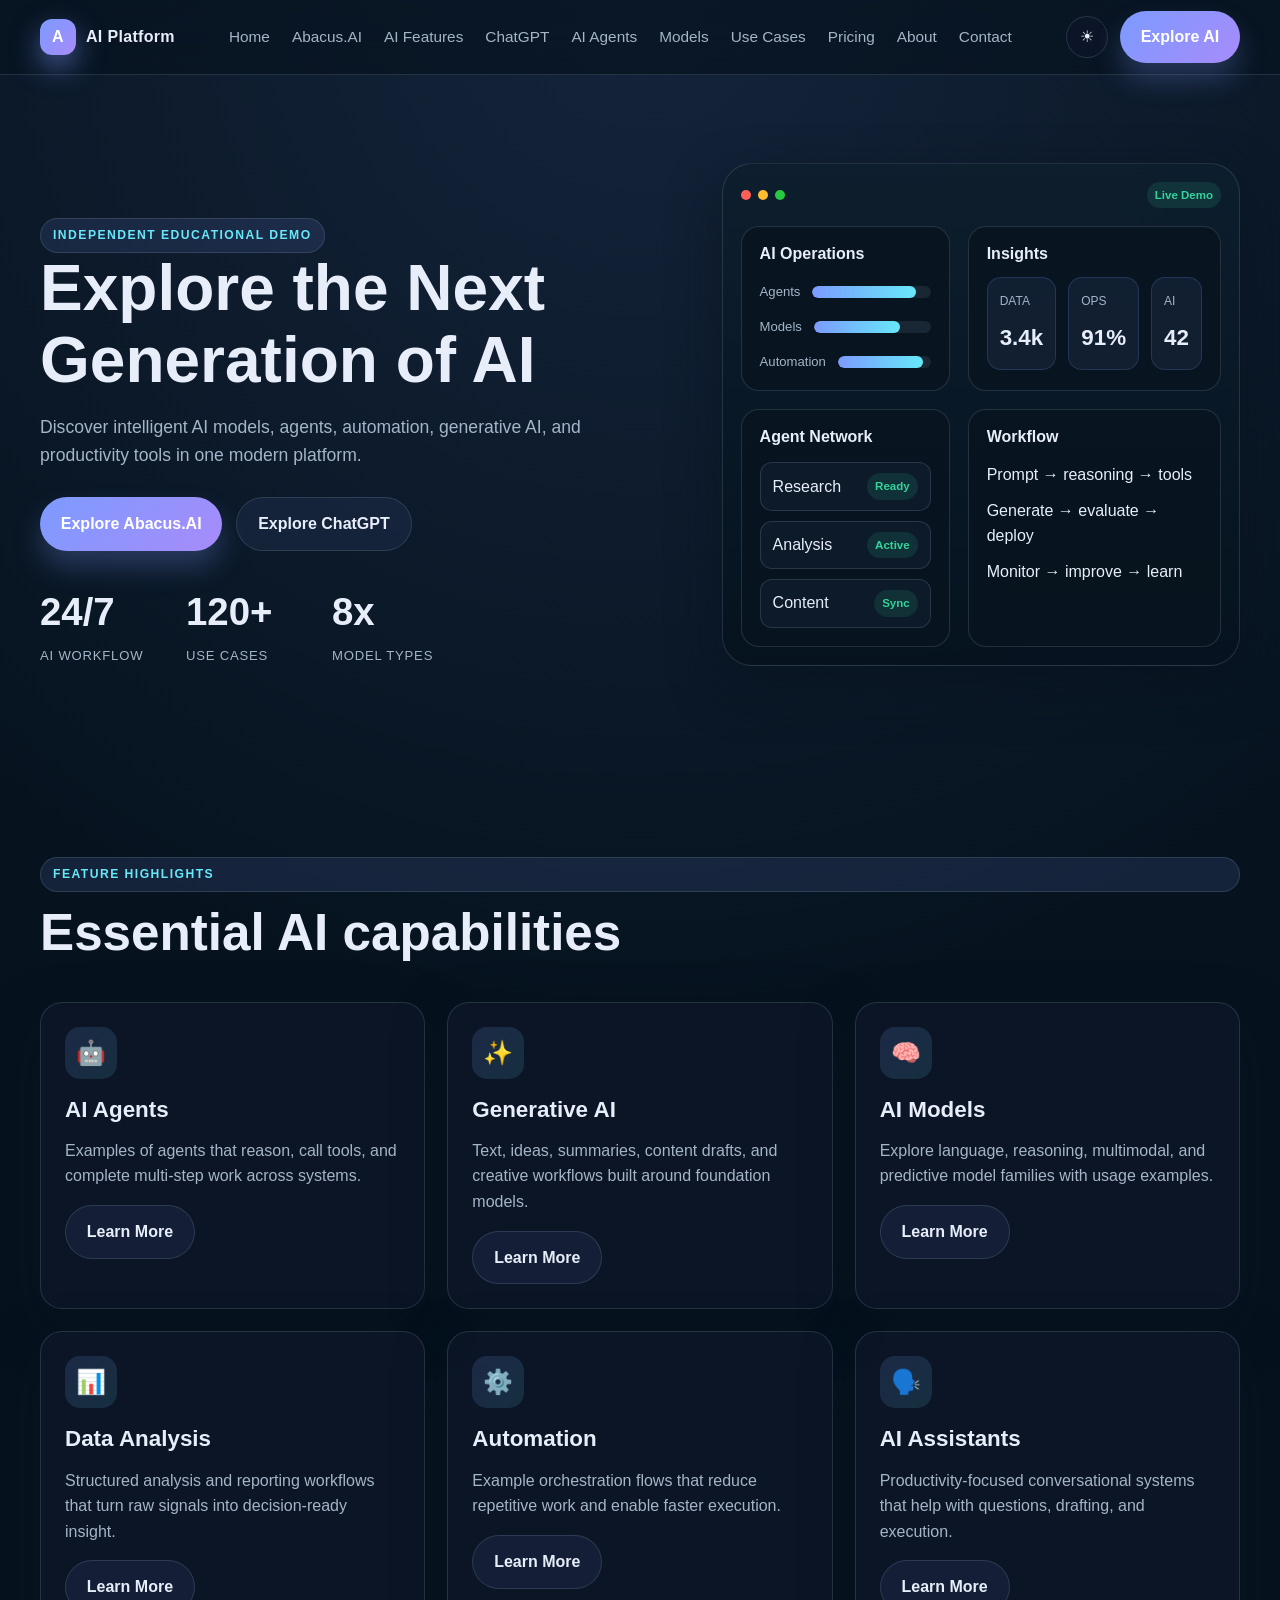
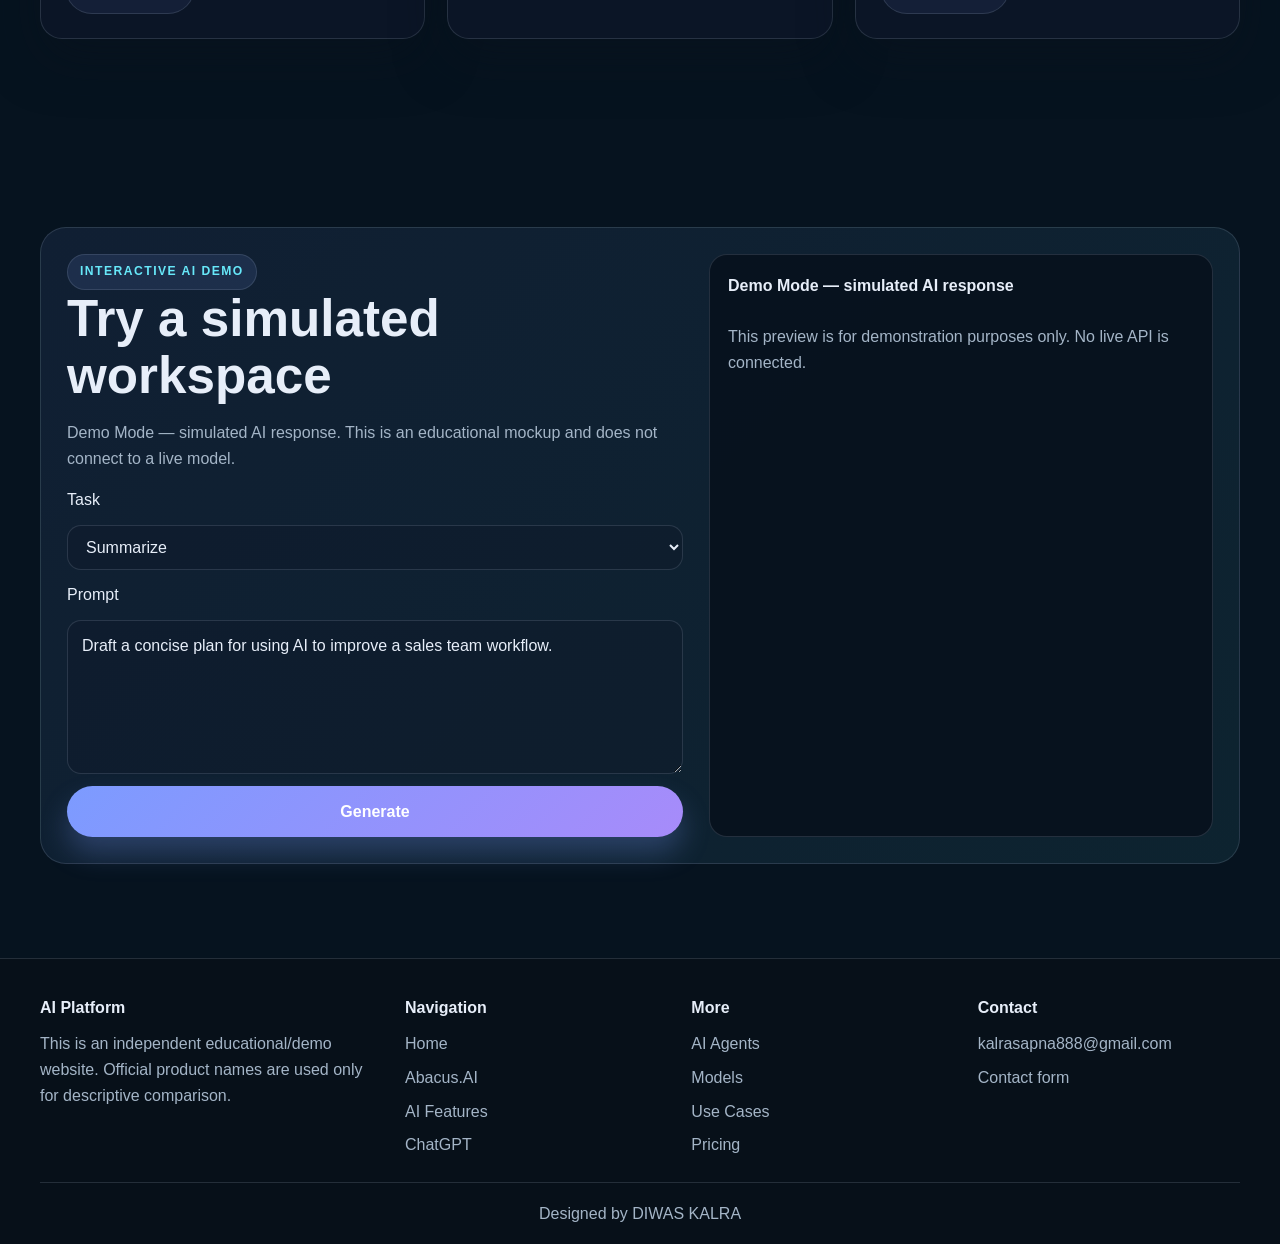
==== index.html @ 925380e6 "ai hmmm" ====
<!DOCTYPE html>
<html lang="en">
  <head>
    <meta charset="UTF-8" />
    <meta name="viewport" content="width=device-width, initial-scale=1.0" />
    <meta name="description" content="Independent educational demo website for Abacus.AI, ChatGPT/OpenAI, AI agents, models, and AI productivity workflows." />
    <title>AI Platform Showcase</title>
    <link rel="stylesheet" href="styles.css" />
  </head>
  <body>
    <header class="site-header">
      <div class="container topbar">
        <a href="index.html" class="brand" aria-label="Home">
          <span class="brand-mark"></span>
          <span>AI Platform</span>
        </a>
        <nav class="nav" aria-label="Main navigation">
          <a href="index.html">Home</a>
          <a href="abacus.html">Abacus.AI</a>
          <a href="features.html">AI Features</a>
          <a href="chatgpt.html">ChatGPT</a>
          <a href="agents.html">AI Agents</a>
          <a href="models.html">Models</a>
          <a href="use-cases.html">Use Cases</a>
          <a href="pricing.html">Pricing</a>
          <a href="about.html">About</a>
          <a href="contact.html">Contact</a>
        </nav>
        <div class="nav-actions">
          <button class="theme-toggle" data-theme-toggle aria-label="Toggle theme">☀</button>
          <a href="pricing.html" class="btn btn-primary">Explore AI</a>
          <button class="mobile-toggle" data-mobile-nav aria-label="Open menu">☰</button>
        </div>
      </div>
    </header>

    <main>
      <section class="hero">
        <div class="container hero-grid">
          <div class="hero-copy">
            <span class="small-label">Independent educational demo</span>
            <h1>Explore the Next Generation of AI</h1>
            <p>Discover intelligent AI models, agents, automation, generative AI, and productivity tools in one modern platform.</p>
            <div class="hero-actions">
              <a href="abacus.html" class="btn btn-primary">Explore Abacus.AI</a>
              <a href="chatgpt.html" class="btn btn-secondary">Explore ChatGPT</a>
            </div>
            <div class="hero-stats">
              <div class="stat">
                <strong data-count="24" data-suffix="/7">0</strong>
                <span>AI Workflow</span>
              </div>
              <div class="stat">
                <strong data-count="120" data-suffix="+">0</strong>
                <span>Use Cases</span>
              </div>
              <div class="stat">
                <strong data-count="8" data-suffix="x">0</strong>
                <span>Model Types</span>
              </div>
            </div>
          </div>
          <div class="dashboard" aria-label="AI dashboard illustration">
            <div class="dashboard-shell">
              <div class="panel-top">
                <div class="dot-row"><span class="dot"></span><span class="dot"></span><span class="dot"></span></div>
                <span class="pill">Live Demo</span>
              </div>
              <div class="dashboard-grid">
                <div class="widget">
                  <h4>AI Operations</h4>
                  <div class="bars">
                    <div class="bar-line"><span>Agents</span><div class="bar-track"><span class="bar-fill" style="width: 88%"></span></div></div>
                    <div class="bar-line"><span>Models</span><div class="bar-track"><span class="bar-fill" style="width: 74%"></span></div></div>
                    <div class="bar-line"><span>Automation</span><div class="bar-track"><span class="bar-fill" style="width: 92%"></span></div></div>
                  </div>
                </div>
                <div class="kpi">
                  <h4>Insights</h4>
                  <div class="kpi-grid">
                    <div class="kpi-box"><div class="label">Data</div><strong>3.4k</strong></div>
                    <div class="kpi-box"><div class="label">Ops</div><strong>91%</strong></div>
                    <div class="kpi-box"><div class="label">AI</div><strong>42</strong></div>
                  </div>
                </div>
                <div class="agent-list">
                  <h4>Agent Network</h4>
                  <ul>
                    <li class="agent-item"><span>Research</span><span class="pill">Ready</span></li>
                    <li class="agent-item"><span>Analysis</span><span class="pill">Active</span></li>
                    <li class="agent-item"><span>Content</span><span class="pill">Sync</span></li>
                  </ul>
                </div>
                <div class="timeline">
                  <h4>Workflow</h4>
                  <ul class="feature-list">
                    <li>Prompt → reasoning → tools</li>
                    <li>Generate → evaluate → deploy</li>
                    <li>Monitor → improve → learn</li>
                  </ul>
                </div>
              </div>
            </div>
          </div>
        </div>
      </section>

      <section id="features" class="section">
        <div class="container">
          <div style="display:grid; gap:12px; margin-bottom:24px;">
            <span class="small-label">Feature Highlights</span>
            <h2>Essential AI capabilities</h2>
          </div>
          <div class="feature-grid">
            <article class="feature-card">
              <div class="feature-icon">🤖</div>
              <h3>AI Agents</h3>
              <p>Examples of agents that reason, call tools, and complete multi-step work across systems.</p>
              <a href="agents.html" class="btn btn-secondary">Learn More</a>
            </article>
            <article class="feature-card">
              <div class="feature-icon">✨</div>
              <h3>Generative AI</h3>
              <p>Text, ideas, summaries, content drafts, and creative workflows built around foundation models.</p>
              <a href="features.html" class="btn btn-secondary">Learn More</a>
            </article>
            <article class="feature-card">
              <div class="feature-icon">🧠</div>
              <h3>AI Models</h3>
              <p>Explore language, reasoning, multimodal, and predictive model families with usage examples.</p>
              <a href="models.html" class="btn btn-secondary">Learn More</a>
            </article>
            <article class="feature-card">
              <div class="feature-icon">📊</div>
              <h3>Data Analysis</h3>
              <p>Structured analysis and reporting workflows that turn raw signals into decision-ready insight.</p>
              <a href="features.html" class="btn btn-secondary">Learn More</a>
            </article>
            <article class="feature-card">
              <div class="feature-icon">⚙️</div>
              <h3>Automation</h3>
              <p>Example orchestration flows that reduce repetitive work and enable faster execution.</p>
              <a href="use-cases.html" class="btn btn-secondary">Learn More</a>
            </article>
            <article class="feature-card">
              <div class="feature-icon">🗣️</div>
              <h3>AI Assistants</h3>
              <p>Productivity-focused conversational systems that help with questions, drafting, and execution.</p>
              <a href="chatgpt.html" class="btn btn-secondary">Learn More</a>
            </article>
          </div>
        </div>
      </section>

      <section class="section">
        <div class="container">
          <div class="demo-box">
            <div class="demo-layout">
              <div>
                <span class="small-label">Interactive AI Demo</span>
                <h2>Try a simulated workspace</h2>
                <p>Demo Mode — simulated AI response. This is an educational mockup and does not connect to a live model.</p>
                <div class="demo-controls">
                  <label for="demo-task">Task</label>
                  <select id="demo-task" data-demo-task>
                    <option value="summarize">Summarize</option>
                    <option value="explain">Explain</option>
                    <option value="ideas">Generate ideas</option>
                    <option value="analyze">Analyze data</option>
                    <option value="code">Write code</option>
                    <option value="content">Create content</option>
                    <option value="answer">Answer questions</option>
                  </select>
                  <label for="demo-prompt">Prompt</label>
                  <textarea id="demo-prompt" rows="5" data-demo-prompt>Draft a concise plan for using AI to improve a sales team workflow.</textarea>
                  <button class="btn btn-primary" data-generate-demo>Generate</button>
                </div>
              </div>
              <div class="demo-output" data-demo-output>
                <strong>Demo Mode — simulated AI response</strong><br /><br />
                This preview is for demonstration purposes only. No live API is connected.
              </div>
            </div>
          </div>
        </div>
      </section>
    </main>

    <footer class="footer">
      <div class="container">
        <div class="footer-inner">
          <div>
            <h4>AI Platform</h4>
            <p>This is an independent educational/demo website. Official product names are used only for descriptive comparison.</p>
          </div>
          <div>
            <h4>Navigation</h4>
            <ul>
              <li><a href="index.html">Home</a></li>
              <li><a href="abacus.html">Abacus.AI</a></li>
              <li><a href="features.html">AI Features</a></li>
              <li><a href="chatgpt.html">ChatGPT</a></li>
            </ul>
          </div>
          <div>
            <h4>More</h4>
            <ul>
              <li><a href="agents.html">AI Agents</a></li>
              <li><a href="models.html">Models</a></li>
              <li><a href="use-cases.html">Use Cases</a></li>
              <li><a href="pricing.html">Pricing</a></li>
            </ul>
          </div>
          <div>
            <h4>Contact</h4>
            <ul>
              <li><a href="mailto:kalrasapna888@gmail.com">kalrasapna888@gmail.com</a></li>
              <li><a href="contact.html">Contact form</a></li>
            </ul>
          </div>
        </div>
        <div class="footer-bottom">Designed by DIWAS KALRA</div>
      </div>
    </footer>

    <script src="script.js"></script>
  </body>
</html>
---- styles.css ----
:root {
  --bg: #06131f;
  --bg-soft: #0d1e2d;
  --panel: rgba(15, 23, 42, 0.7);
  --panel-strong: #101b2b;
  --panel-2: #112338;
  --text: #e7eef9;
  --text-soft: #a4b5c7;
  --line: rgba(148, 163, 184, 0.2);
  --primary: #7c9bff;
  --primary-2: #67e8f9;
  --accent: #a78bfa;
  --success: #34d399;
  --warning: #fbbf24;
  --shadow: 0 20px 50px rgba(10, 19, 30, 0.55);
}

:root.light {
  --bg: #f4f7fb;
  --bg-soft: #edf4ff;
  --panel: rgba(255, 255, 255, 0.8);
  --panel-strong: #ffffff;
  --panel-2: #eef4ff;
  --text: #112033;
  --text-soft: #53657d;
  --line: rgba(82, 99, 128, 0.15);
  --primary: #3f6ef7;
  --primary-2: #17b7d9;
  --accent: #7b61ff;
  --success: #1bb97a;
  --warning: #d99000;
  --shadow: 0 18px 40px rgba(69, 82, 122, 0.14);
}

* { box-sizing: border-box; }
html { scroll-behavior: smooth; }
body {
  margin: 0;
  font-family: Inter, "Segoe UI", sans-serif;
  background: radial-gradient(circle at top, rgba(124,155,255,0.12), transparent 35%), var(--bg);
  color: var(--text);
  line-height: 1.6;
  transition: background-color 0.3s ease, color 0.3s ease;
}

a { color: inherit; text-decoration: none; }
img { max-width: 100%; display: block; }
button, input, select, textarea { font: inherit; }

.container {
  width: min(1200px, calc(100% - 32px));
  margin: 0 auto;
}

.section {
  padding: 94px 0;
}

.small-label {
  display: inline-flex;
  align-items: center;
  gap: 8px;
  padding: 7px 12px;
  background: rgba(124, 155, 255, 0.12);
  border: 1px solid var(--line);
  border-radius: 999px;
  color: var(--primary-2);
  font-size: 0.76rem;
  letter-spacing: 0.12em;
  text-transform: uppercase;
  font-weight: 700;
}

h1, h2, h3, h4 { margin: 0 0 16px; line-height: 1.12; }
h1 { font-size: clamp(2.6rem, 5vw, 5rem); }
h2 { font-size: clamp(2.1rem, 4vw, 3.2rem); }
h3 { font-size: 1.4rem; }
p { margin: 0 0 16px; color: var(--text-soft); }

.site-header {
  position: sticky;
  top: 0;
  z-index: 100;
  backdrop-filter: blur(18px);
  background: rgba(6, 19, 31, 0.67);
  border-bottom: 1px solid var(--line);
}
:root.light .site-header {
  background: rgba(244,247,251,0.8);
}

.topbar {
  display: flex;
  align-items: center;
  justify-content: space-between;
  min-height: 74px;
  gap: 18px;
}

.brand {
  display: inline-flex;
  align-items: center;
  gap: 10px;
  font-weight: 800;
  letter-spacing: 0.02em;
}
.brand-mark {
  width: 36px;
  height: 36px;
  border-radius: 12px;
  background: linear-gradient(135deg, var(--primary), var(--accent));
  display: grid;
  place-items: center;
  box-shadow: 0 12px 28px rgba(124, 155, 255, 0.5);
}
.brand-mark::before {
  content: "A";
  font-weight: 900;
  color: white;
}

.nav {
  display: flex;
  align-items: center;
  gap: 22px;
}
.nav a {
  color: var(--text-soft);
  font-size: 0.96rem;
  transition: color 0.2s ease;
}
.nav a:hover { color: var(--text); }
.nav-actions {
  display: flex;
  align-items: center;
  gap: 12px;
}

.btn {
  border: 1px solid var(--line);
  background: transparent;
  color: var(--text);
  border-radius: 999px;
  padding: 0.82rem 1.3rem;
  display: inline-flex;
  align-items: center;
  justify-content: center;
  gap: 8px;
  font-weight: 700;
  cursor: pointer;
  transition: transform 0.2s ease, border-color 0.2s ease, box-shadow 0.2s ease;
}
.btn:hover {
  transform: translateY(-1px);
  border-color: rgba(124, 155, 255, 0.45);
  box-shadow: 0 12px 26px rgba(124, 155, 255, 0.16);
}
.btn-primary {
  background: linear-gradient(135deg, var(--primary), var(--accent));
  border: none;
  color: white;
  box-shadow: 0 16px 28px rgba(124, 155, 255, 0.26);
}
.btn-secondary {
  background: rgba(124, 155, 255, 0.08);
}

.theme-toggle {
  width: 42px;
  height: 42px;
  border-radius: 50%;
  border: 1px solid var(--line);
  background: var(--panel);
  color: var(--text);
  cursor: pointer;
}

.mobile-toggle {
  display: none;
  border: 1px solid var(--line);
  background: rgba(255,255,255,0.02);
  border-radius: 10px;
  padding: 8px 10px;
  color: var(--text);
}

.hero {
  padding: 88px 0 40px;
}
.hero-grid {
  display: grid;
  grid-template-columns: 1.1fr 0.9fr;
  gap: 48px;
  align-items: center;
}
.hero-copy p {
  font-size: 1.1rem;
  max-width: 600px;
}
.hero-actions {
  display: flex;
  flex-wrap: wrap;
  gap: 14px;
  margin: 28px 0 30px;
}
.hero-stats {
  display: flex;
  flex-wrap: wrap;
  gap: 26px;
}
.stat {
  min-width: 120px;
}
.stat strong {
  font-size: clamp(1.6rem, 3vw, 2.6rem);
  display: block;
}
.stat span {
  color: var(--text-soft);
  font-size: 0.82rem;
  letter-spacing: 0.06em;
  text-transform: uppercase;
}

.dashboard {
  position: relative;
  min-height: 560px;
}
.dashboard-shell {
  position: relative;
  border: 1px solid var(--line);
  border-radius: 30px;
  padding: 18px;
  background: linear-gradient(180deg, rgba(13,30,45,0.92), rgba(6,19,31,0.96));
  box-shadow: var(--shadow);
}
:root.light .dashboard-shell {
  background: linear-gradient(180deg, rgba(255,255,255,0.82), rgba(238,244,255,0.92));
}
.panel-top {
  display: flex;
  align-items: center;
  justify-content: space-between;
  margin-bottom: 18px;
}
.dot-row {
  display: flex;
  gap: 7px;
}
.dot {
  width: 10px;
  height: 10px;
  border-radius: 50%;
  background: rgba(255,255,255,0.25);
}
.dot:nth-child(1) { background: #ff5f57; }
.dot:nth-child(2) { background: #febc2e; }
.dot:nth-child(3) { background: #28c840; }

.dashboard-grid {
  display: grid;
  grid-template-columns: 1.1fr 0.9fr;
  gap: 18px;
}
.widget,
.kpi,
.agent-list,
.timeline {
  border: 1px solid var(--line);
  background: rgba(9,20,31,0.76);
  border-radius: 18px;
  padding: 18px;
}
:root.light .widget,
:root.light .kpi,
:root.light .agent-list,
:root.light .timeline {
  background: rgba(255,255,255,0.62);
}
.widget h4,
.kpi h4 { margin-bottom: 14px; }
.widget .bars {
  display: grid;
  gap: 14px;
  margin-top: 18px;
}
.bar-line {
  display: flex;
  align-items: center;
  gap: 12px;
  color: var(--text-soft);
  font-size: 0.82rem;
}
.bar-track {
  position: relative;
  flex: 1;
  height: 12px;
  border-radius: 999px;
  background: rgba(148,163,184,0.12);
  overflow: hidden;
}
.bar-fill {
  position: absolute;
  inset: 0 auto 0 0;
  border-radius: inherit;
  background: linear-gradient(90deg, var(--primary), var(--primary-2));
}

.kpi-grid {
  display: grid;
  grid-template-columns: repeat(3, 1fr);
  gap: 12px;
}
.kpi-box {
  padding: 14px 12px;
  border-radius: 14px;
  background: rgba(124, 155, 255, 0.08);
  border: 1px solid rgba(124,155,255,0.18);
}
.kpi-box .label { font-size: 0.75rem; text-transform: uppercase; color: var(--text-soft); }
.kpi-box strong { display: block; font-size: 1.4rem; margin-top: 8px; }

.agent-list ul, .feature-list {
  list-style: none;
  margin: 0;
  padding: 0;
  display: grid;
  gap: 10px;
}
.agent-item {
  display: flex;
  align-items: center;
  justify-content: space-between;
  gap: 10px;
  padding: 10px 12px;
  border-radius: 12px;
  background: rgba(124,155,255,0.05);
  border: 1px solid var(--line);
}
.pill {
  display: inline-block;
  padding: 4px 8px;
  border-radius: 999px;
  background: rgba(52,211,153,0.12);
  color: var(--success);
  font-size: 0.72rem;
  font-weight: 700;
}

.page-hero {
  padding: 78px 0 28px;
}
.page-hero .container {
  display: grid;
  gap: 14px;
}
.page-hero .breadcrumbs {
  color: var(--text-soft);
  font-size: 0.84rem;
}

.content-grid {
  display: grid;
  grid-template-columns: repeat(2, minmax(0,1fr));
  gap: 26px;
}
.card {
  background: var(--panel);
  border: 1px solid var(--line);
  border-radius: 24px;
  padding: 22px;
  box-shadow: var(--shadow);
}

.feature-grid, .agent-grid, .model-grid, .use-case-grid, .pricing-grid {
  display: grid;
  gap: 22px;
}
.feature-grid { grid-template-columns: repeat(3, minmax(0,1fr)); }
.agent-grid { grid-template-columns: repeat(3, minmax(0,1fr)); }
.model-grid { grid-template-columns: repeat(4, minmax(0,1fr)); }
.use-case-grid { grid-template-columns: repeat(2, minmax(0,1fr)); }
.pricing-grid { grid-template-columns: repeat(4, minmax(0,1fr)); }

.feature-card, .agent-card, .model-card, .use-case-card, .pricing-card, .comparison-table {
  background: var(--panel);
  border: 1px solid var(--line);
  border-radius: 22px;
  padding: 24px;
  box-shadow: var(--shadow);
}
.feature-card:hover, .agent-card:hover, .model-card:hover, .pricing-card:hover {
  transform: translateY(-4px);
  transition: all 0.25s ease;
  border-color: rgba(124,152,255,0.35);
}
.feature-icon {
  width: 52px;
  height: 52px;
  border-radius: 15px;
  display: grid;
  place-items: center;
  background: linear-gradient(135deg, rgba(124,155,255,0.15), rgba(103,232,249,0.12));
  margin-bottom: 18px;
  font-size: 1.5rem;
}
.chip-row {
  display: flex;
  flex-wrap: wrap;
  gap: 8px;
  margin: 14px 0;
}
.chip {
  padding: 6px 10px;
  border-radius: 999px;
  border: 1px solid var(--line);
  color: var(--text-soft);
  font-size: 0.72rem;
}

.comparison-table-wrap {
  overflow-x: auto;
}
table {
  width: 100%;
  border-collapse: collapse;
  min-width: 780px;
}
th, td {
  text-align: left;
  padding: 18px 16px;
  border-bottom: 1px solid var(--line);
  vertical-align: top;
}
th {
  color: var(--text);
  background: rgba(124,155,255,0.06);
}

.filter-controls {
  display: flex;
  flex-wrap: wrap;
  gap: 10px;
  margin: 24px 0 32px;
}
.filter-btn {
  border: 1px solid var(--line);
  background: rgba(124,155,255,0.04);
  color: var(--text-soft);
  border-radius: 999px;
  padding: 8px 12px;
  cursor: pointer;
}
.filter-btn.active {
  background: linear-gradient(135deg, var(--primary), var(--accent));
  color: white;
  border: none;
}

.search-box {
  display: flex;
  align-items: center;
  gap: 8px;
  padding: 12px 14px;
  border-radius: 14px;
  background: var(--panel);
  border: 1px solid var(--line);
  margin-bottom: 24px;
}
.search-box input {
  background: transparent;
  border: none;
  color: var(--text);
  width: 100%;
  outline: none;
}

.demo-box {
  background: linear-gradient(135deg, rgba(124,155,255,0.09), rgba(103,232,249,0.08));
  border: 1px solid var(--line);
  border-radius: 26px;
  padding: 26px;
}
.demo-layout {
  display: grid;
  grid-template-columns: 1.1fr 0.9fr;
  gap: 26px;
}
.demo-controls {
  display: grid;
  gap: 12px;
}
textarea, select, input[type="text"], input[type="email"], input[type="subject"], textarea {
  width: 100%;
  background: rgba(15,23,42,0.35);
  border: 1px solid var(--line);
  border-radius: 14px;
  padding: 12px 14px;
  color: var(--text);
}
:root.light textarea,
:root.light select,
:root.light input[type="text"],
:root.light input[type="email"],
:root.light input[type="subject"] {
  background: rgba(255,255,255,0.5);
}
.demo-output {
  min-height: 260px;
  border-radius: 18px;
  background: rgba(7,17,29,0.9);
  border: 1px solid var(--line);
  padding: 18px;
  color: var(--text-soft);
  overflow: auto;
}
.demo-output strong { color: var(--text); }

.contact-form {
  display: grid;
  gap: 16px;
}
.form-row {
  display: grid;
  grid-template-columns: repeat(2, minmax(0,1fr));
  gap: 16px;
}
.form-note {
  color: var(--text-soft);
  font-size: 0.9rem;
}
.form-status {
  color: var(--success);
  font-weight: 700;
  min-height: 20px;
}

.pricing-card.featured {
  border-color: rgba(124,155,255,0.42);
  background: linear-gradient(180deg, rgba(124,155,255,0.08), transparent);
}
.price {
  font-size: 2.2rem;
  font-weight: 800;
  margin: 18px 0;
}
.price small { font-size: 0.9rem; color: var(--text-soft); }
.pricing-list {
  list-style: none;
  margin: 20px 0;
  padding: 0;
  display: grid;
  gap: 8px;
  color: var(--text-soft);
}

.footer {
  border-top: 1px solid var(--line);
  padding: 40px 0 18px;
  background: rgba(8,15,24,0.7);
}
:root.light .footer {
  background: rgba(255,255,255,0.5);
}
.footer-inner {
  display: grid;
  grid-template-columns: 1.3fr 1fr 1fr 1fr;
  gap: 24px;
  margin-bottom: 24px;
}
.footer h4 { font-size: 1rem; margin-bottom: 14px; }
.footer ul { list-style: none; padding: 0; margin: 0; display: grid; gap: 8px; color: var(--text-soft); }
.footer-bottom {
  border-top: 1px solid var(--line);
  padding-top: 18px;
  text-align: center;
  color: var(--text-soft);
}

.hidden { display: none !important; }

@media (max-width: 980px) {
  .nav { display: none; }
  .mobile-toggle { display: inline-flex; }
  .nav.open {
    display: flex;
    position: absolute;
    top: 74px;
    left: 20px;
    right: 20px;
    flex-direction: column;
    align-items: flex-start;
    background: rgba(9,17,28,0.9);
    border: 1px solid var(--line);
    border-radius: 18px;
    padding: 20px;
  }
  .hero-grid, .demo-layout, .content-grid, .footer-inner {
    grid-template-columns: 1fr;
  }
  .feature-grid, .agent-grid, .model-grid, .pricing-grid, .use-case-grid { grid-template-columns: 1fr 1fr; }
}

@media (max-width: 640px) {
  .feature-grid, .agent-grid, .model-grid, .pricing-grid, .use-case-grid, .form-row { grid-template-columns: 1fr; }
  .hero { padding-top: 64px; }
  .hero-stats { gap: 18px; }
  .topbar { min-height: 64px; }
  .btn { width: 100%; }
  .hero-actions { display: grid; }
}
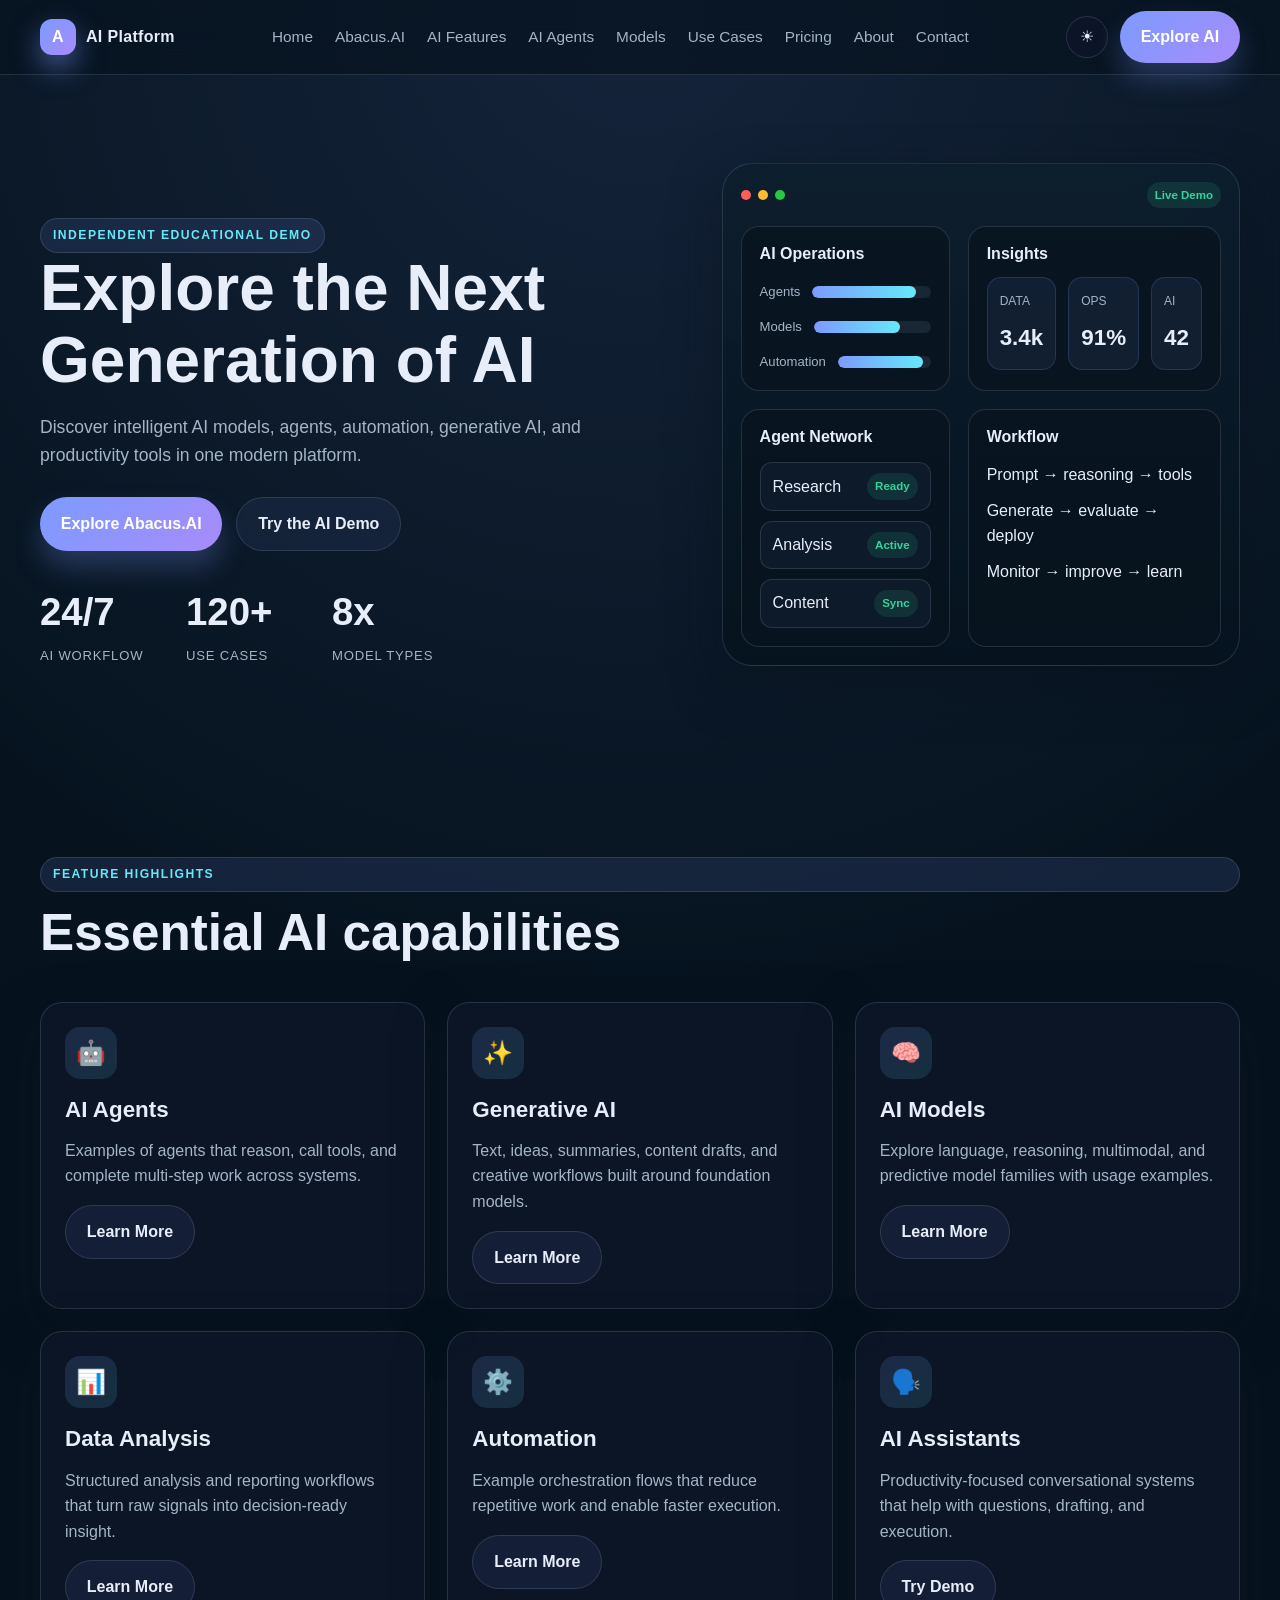
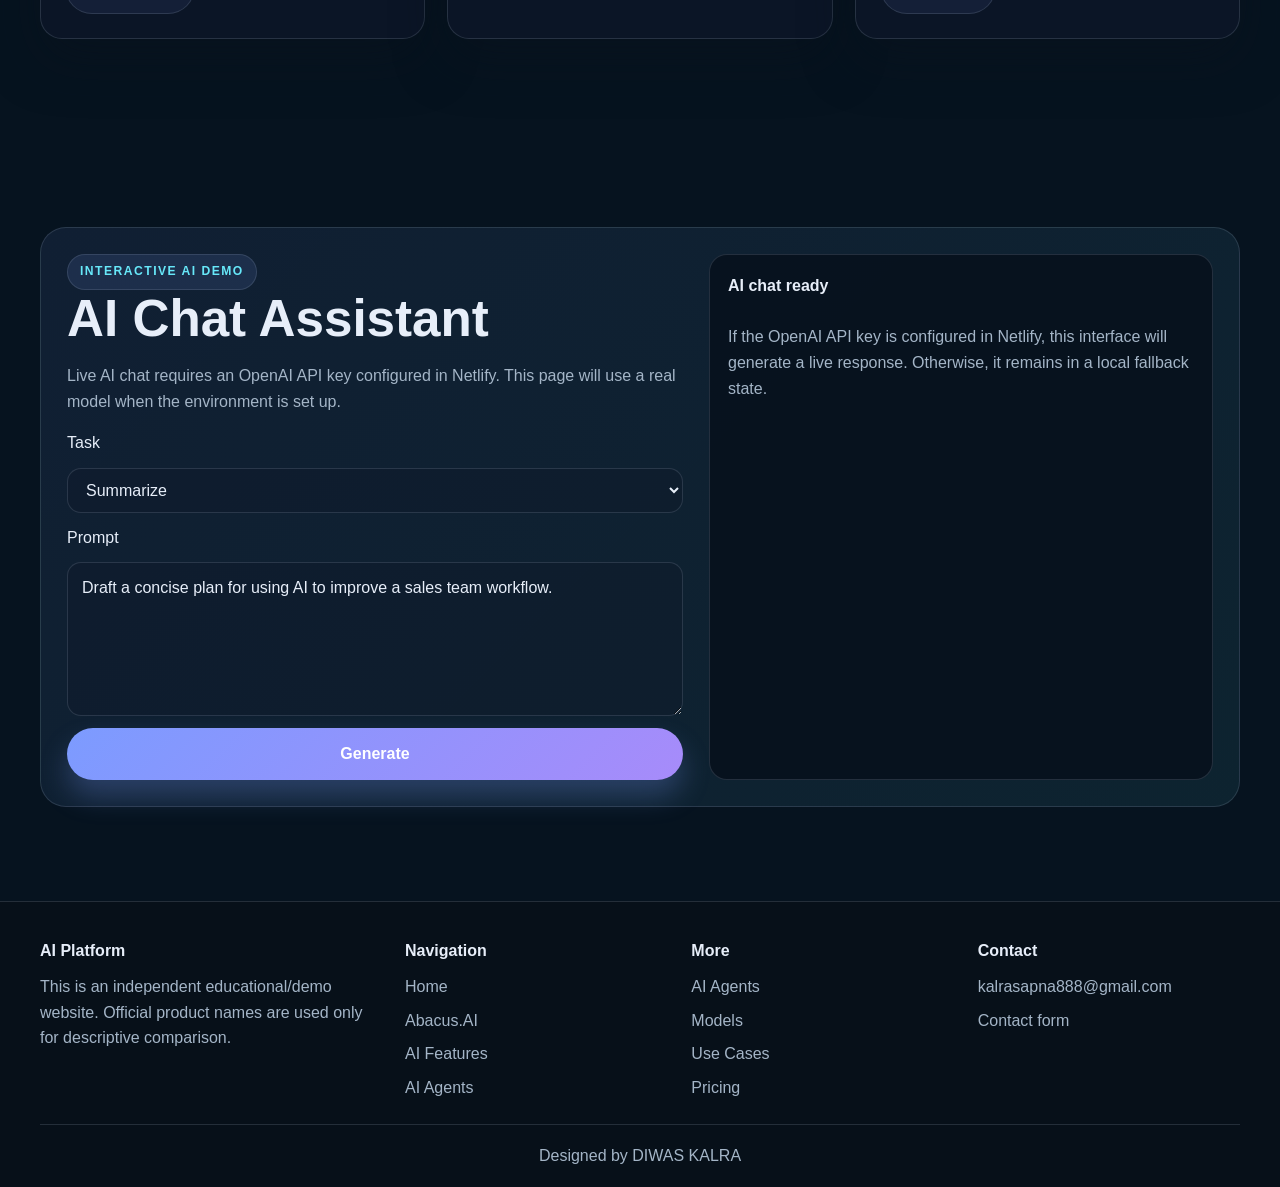
==== commit 491dc241: "ai hmmmmmm" ====
--- a/index.html
+++ b/index.html
@@ -3,7 +3,7 @@
   <head>
     <meta charset="UTF-8" />
     <meta name="viewport" content="width=device-width, initial-scale=1.0" />
-    <meta name="description" content="Independent educational demo website for Abacus.AI, ChatGPT/OpenAI, AI agents, models, and AI productivity workflows." />
+    <meta name="description" content="Independent educational demo website for Abacus.AI, AI agents, models, and AI productivity workflows." />
     <title>AI Platform Showcase</title>
     <link rel="stylesheet" href="styles.css" />
   </head>
@@ -18,7 +18,6 @@
           <a href="index.html">Home</a>
           <a href="abacus.html">Abacus.AI</a>
           <a href="features.html">AI Features</a>
-          <a href="chatgpt.html">ChatGPT</a>
           <a href="agents.html">AI Agents</a>
           <a href="models.html">Models</a>
           <a href="use-cases.html">Use Cases</a>
@@ -43,7 +42,7 @@
             <p>Discover intelligent AI models, agents, automation, generative AI, and productivity tools in one modern platform.</p>
             <div class="hero-actions">
               <a href="abacus.html" class="btn btn-primary">Explore Abacus.AI</a>
-              <a href="chatgpt.html" class="btn btn-secondary">Explore ChatGPT</a>
+              <a href="#ai-chat-demo" class="btn btn-secondary">Try the AI Demo</a>
             </div>
             <div class="hero-stats">
               <div class="stat">
@@ -146,20 +145,20 @@
               <div class="feature-icon">🗣️</div>
               <h3>AI Assistants</h3>
               <p>Productivity-focused conversational systems that help with questions, drafting, and execution.</p>
-              <a href="chatgpt.html" class="btn btn-secondary">Learn More</a>
+              <a href="#ai-chat-demo" class="btn btn-secondary">Try Demo</a>
             </article>
           </div>
         </div>
       </section>
 
-      <section class="section">
+      <section id="ai-chat-demo" class="section">
         <div class="container">
           <div class="demo-box">
             <div class="demo-layout">
               <div>
                 <span class="small-label">Interactive AI Demo</span>
-                <h2>Try a simulated workspace</h2>
-                <p>Demo Mode — simulated AI response. This is an educational mockup and does not connect to a live model.</p>
+                <h2>AI Chat Assistant</h2>
+                <p>Live AI chat requires an OpenAI API key configured in Netlify. This page will use a real model when the environment is set up.</p>
                 <div class="demo-controls">
                   <label for="demo-task">Task</label>
                   <select id="demo-task" data-demo-task>
@@ -177,8 +176,8 @@
                 </div>
               </div>
               <div class="demo-output" data-demo-output>
-                <strong>Demo Mode — simulated AI response</strong><br /><br />
-                This preview is for demonstration purposes only. No live API is connected.
+                <strong>AI chat ready</strong><br /><br />
+                If the OpenAI API key is configured in Netlify, this interface will generate a live response. Otherwise, it remains in a local fallback state.
               </div>
             </div>
           </div>
@@ -199,7 +198,7 @@
               <li><a href="index.html">Home</a></li>
               <li><a href="abacus.html">Abacus.AI</a></li>
               <li><a href="features.html">AI Features</a></li>
-              <li><a href="chatgpt.html">ChatGPT</a></li>
+              <li><a href="agents.html">AI Agents</a></li>
             </ul>
           </div>
           <div>
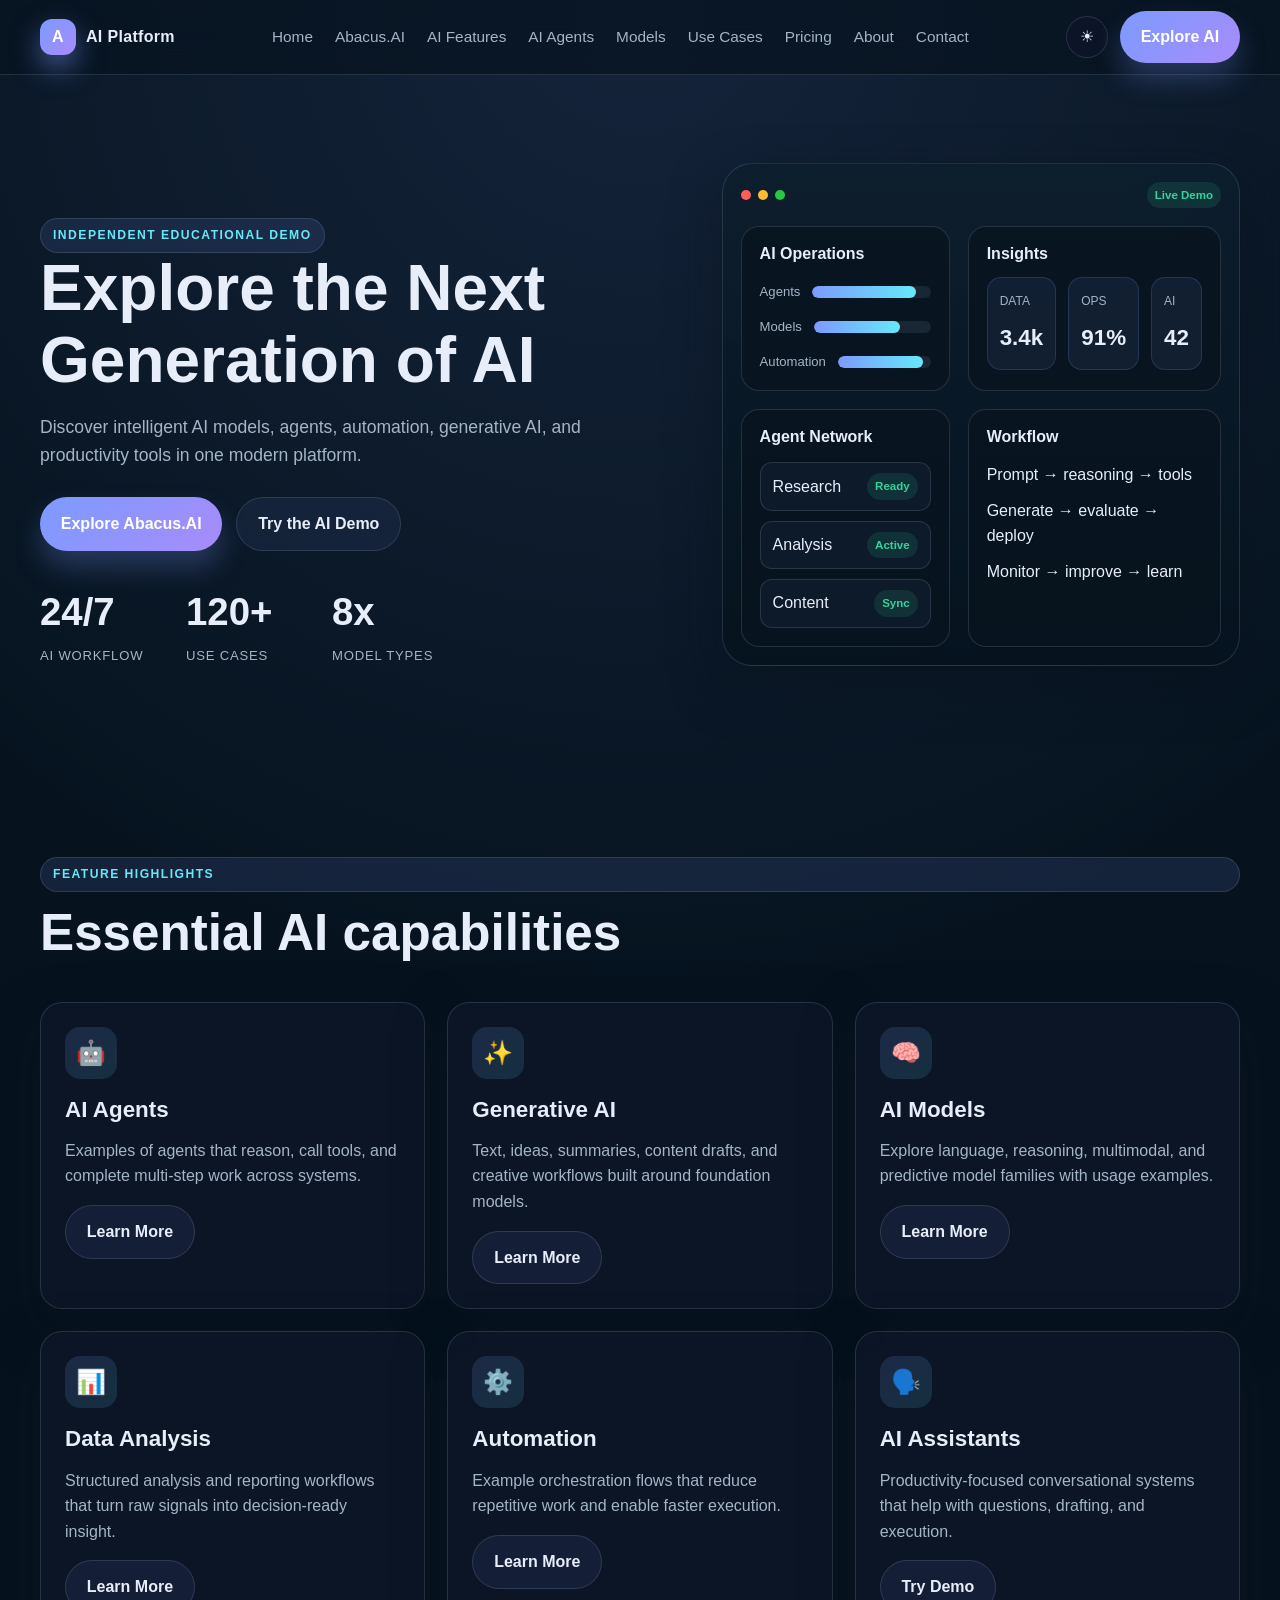
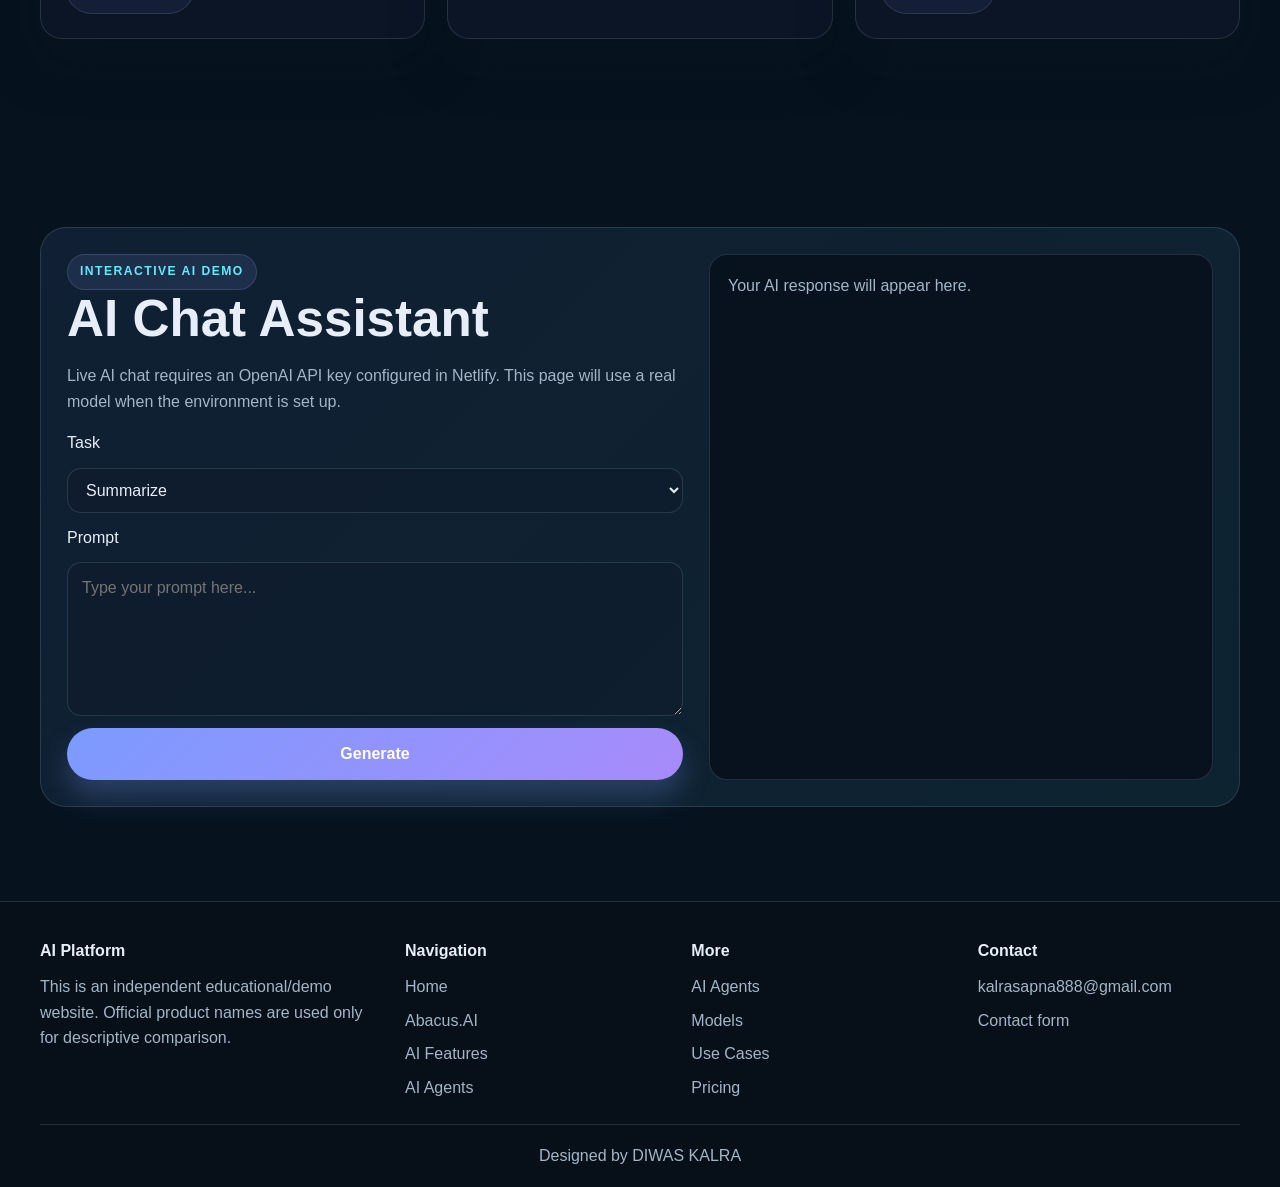
==== commit 5ea59f85: "Update index.html" ====
--- a/index.html
+++ b/index.html
@@ -171,13 +171,12 @@
                     <option value="answer">Answer questions</option>
                   </select>
                   <label for="demo-prompt">Prompt</label>
-                  <textarea id="demo-prompt" rows="5" data-demo-prompt>Draft a concise plan for using AI to improve a sales team workflow.</textarea>
+                  <textarea id="demo-prompt" rows="5" data-demo-prompt placeholder="Type your prompt here..."></textarea>
                   <button class="btn btn-primary" data-generate-demo>Generate</button>
                 </div>
               </div>
               <div class="demo-output" data-demo-output>
-                <strong>AI chat ready</strong><br /><br />
-                If the OpenAI API key is configured in Netlify, this interface will generate a live response. Otherwise, it remains in a local fallback state.
+                <span class="muted">Your AI response will appear here.</span>
               </div>
             </div>
           </div>
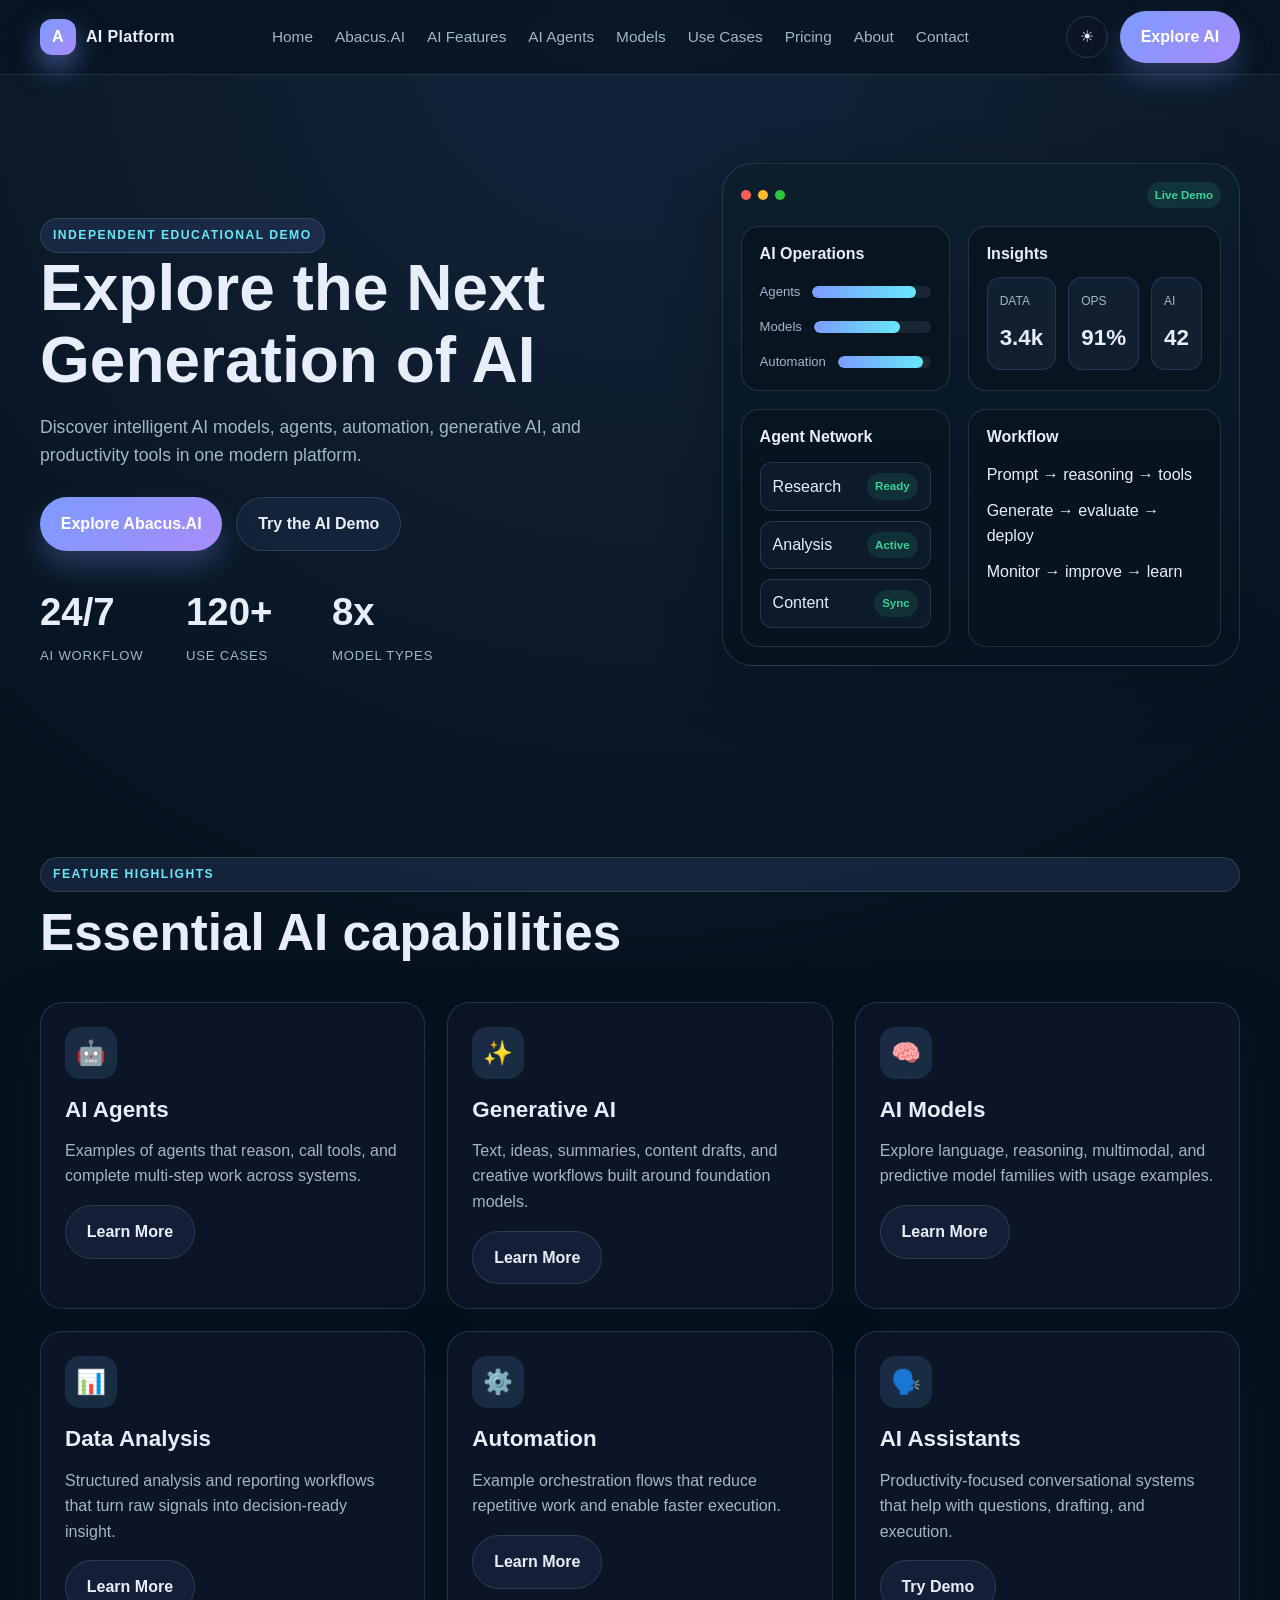
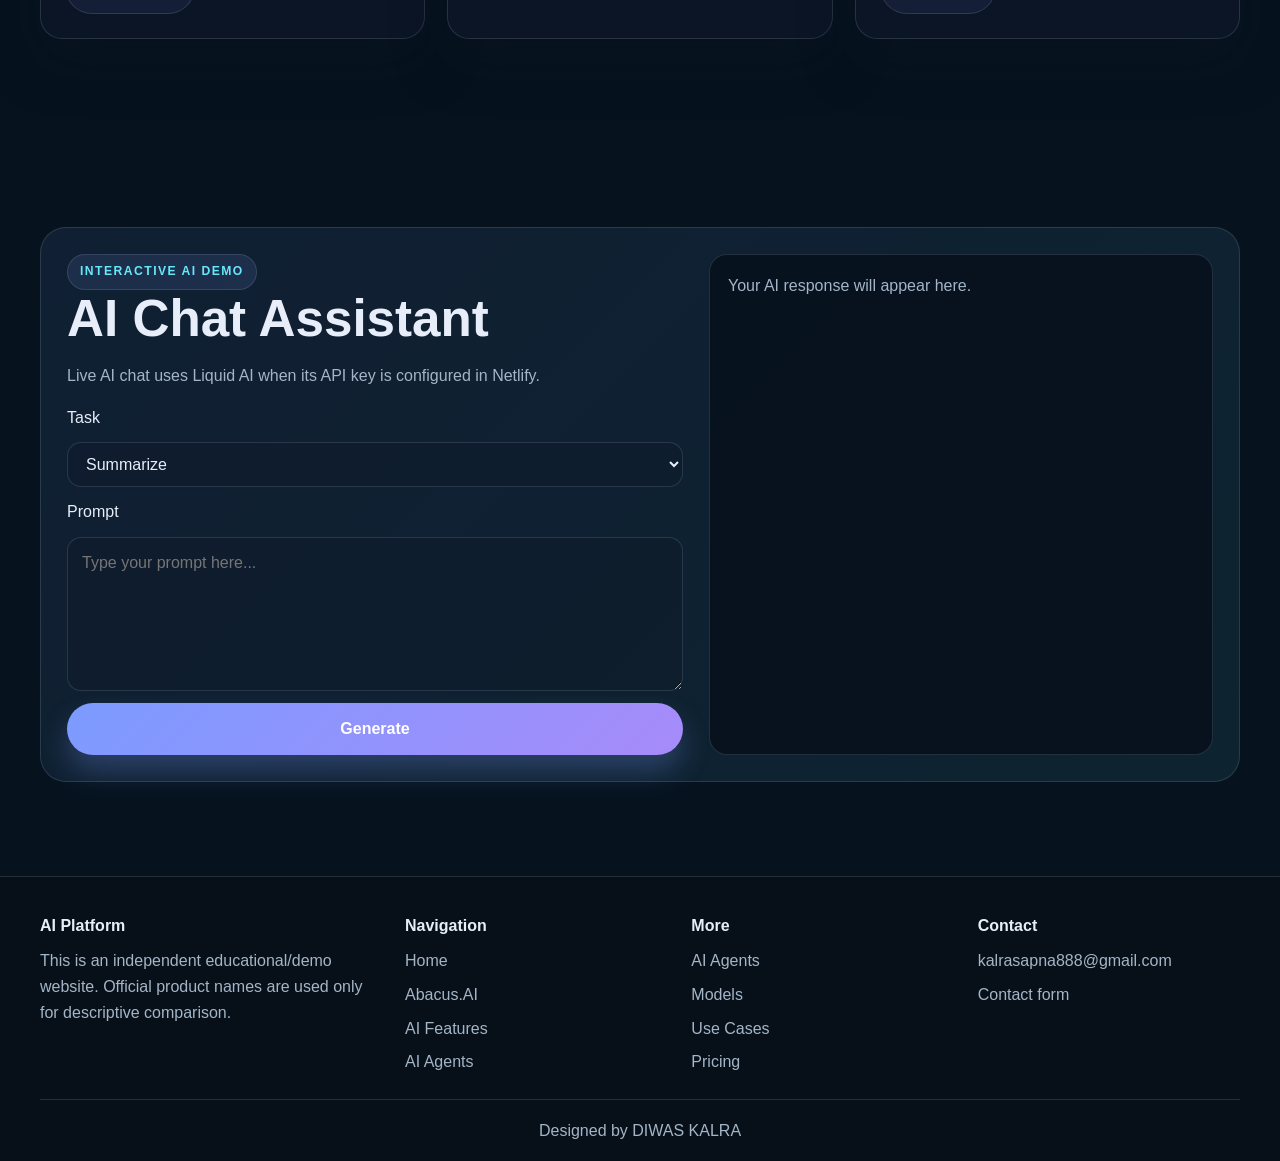
==== commit bd75677a: "ai hmm" ====
--- a/index.html
+++ b/index.html
@@ -158,7 +158,7 @@
               <div>
                 <span class="small-label">Interactive AI Demo</span>
                 <h2>AI Chat Assistant</h2>
-                <p>Live AI chat requires an OpenAI API key configured in Netlify. This page will use a real model when the environment is set up.</p>
+                <p>Live AI chat uses Liquid AI when its API key is configured in Netlify.</p>
                 <div class="demo-controls">
                   <label for="demo-task">Task</label>
                   <select id="demo-task" data-demo-task>
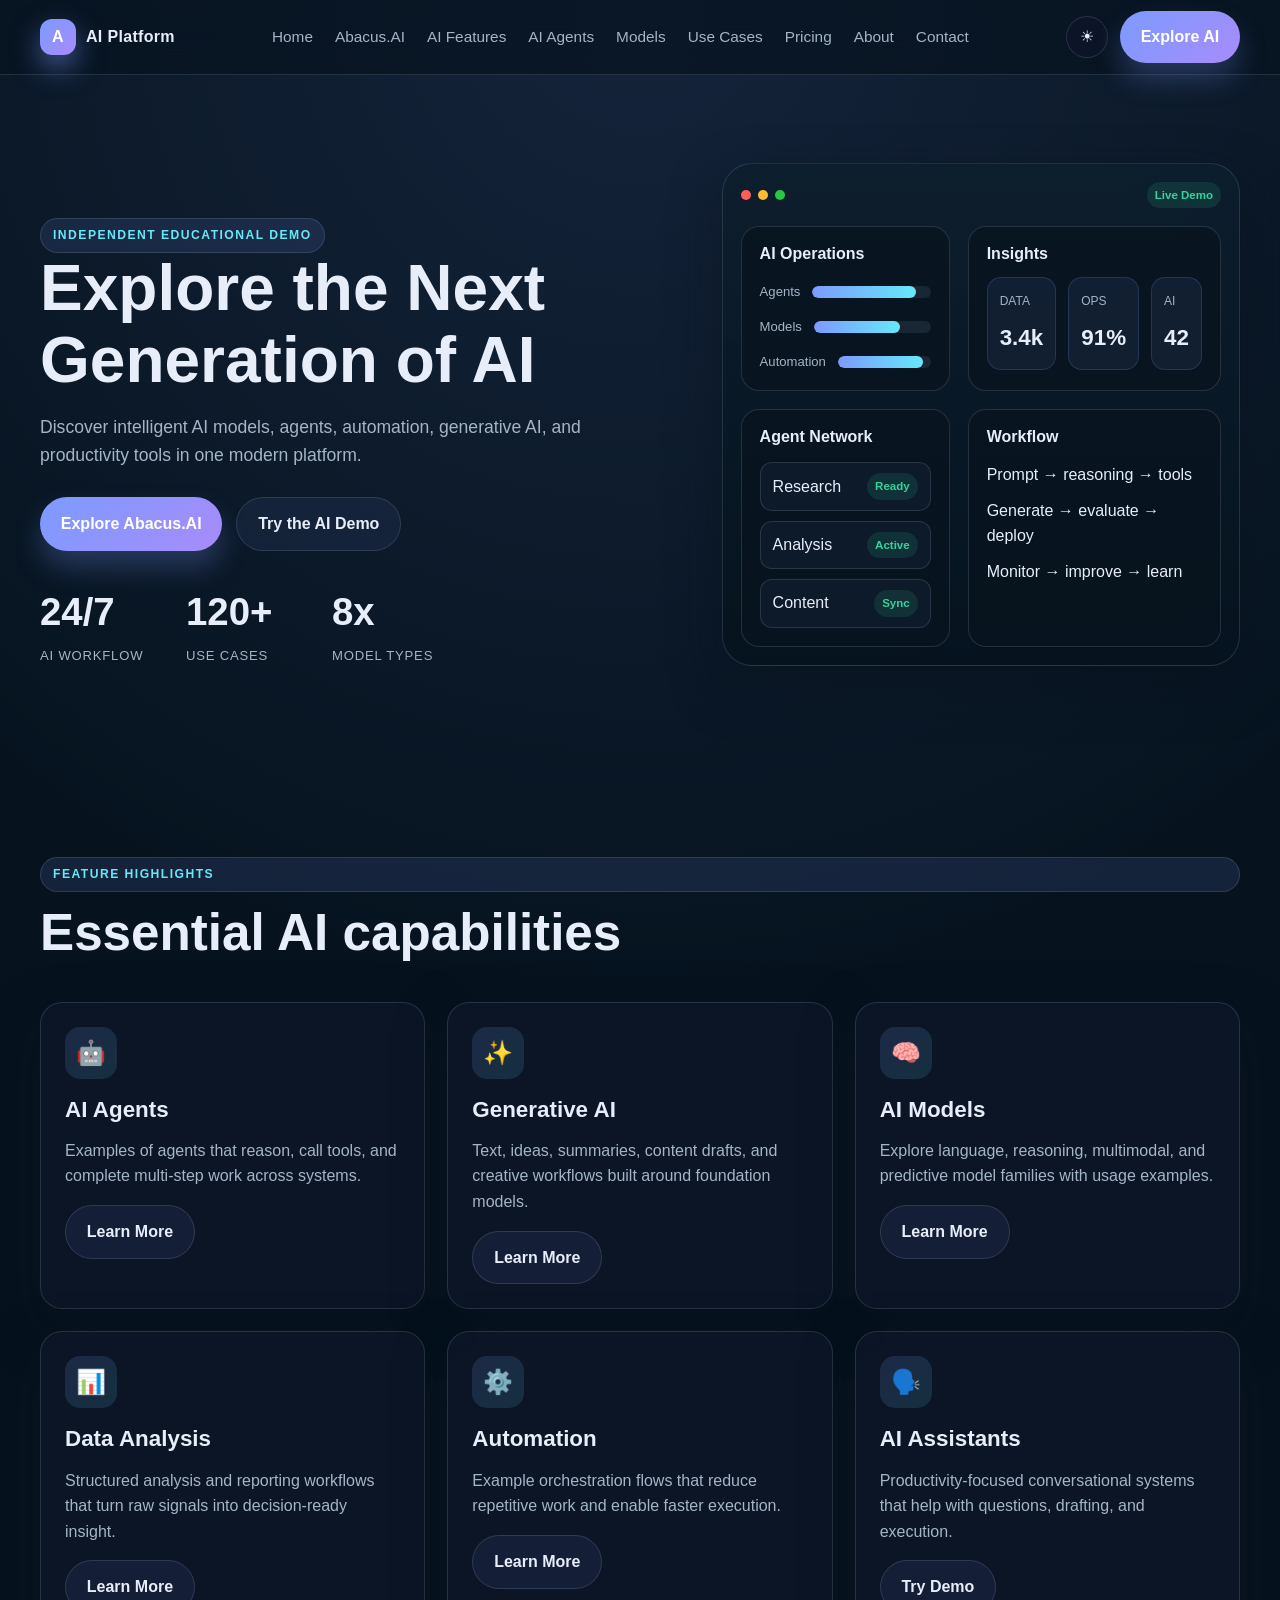
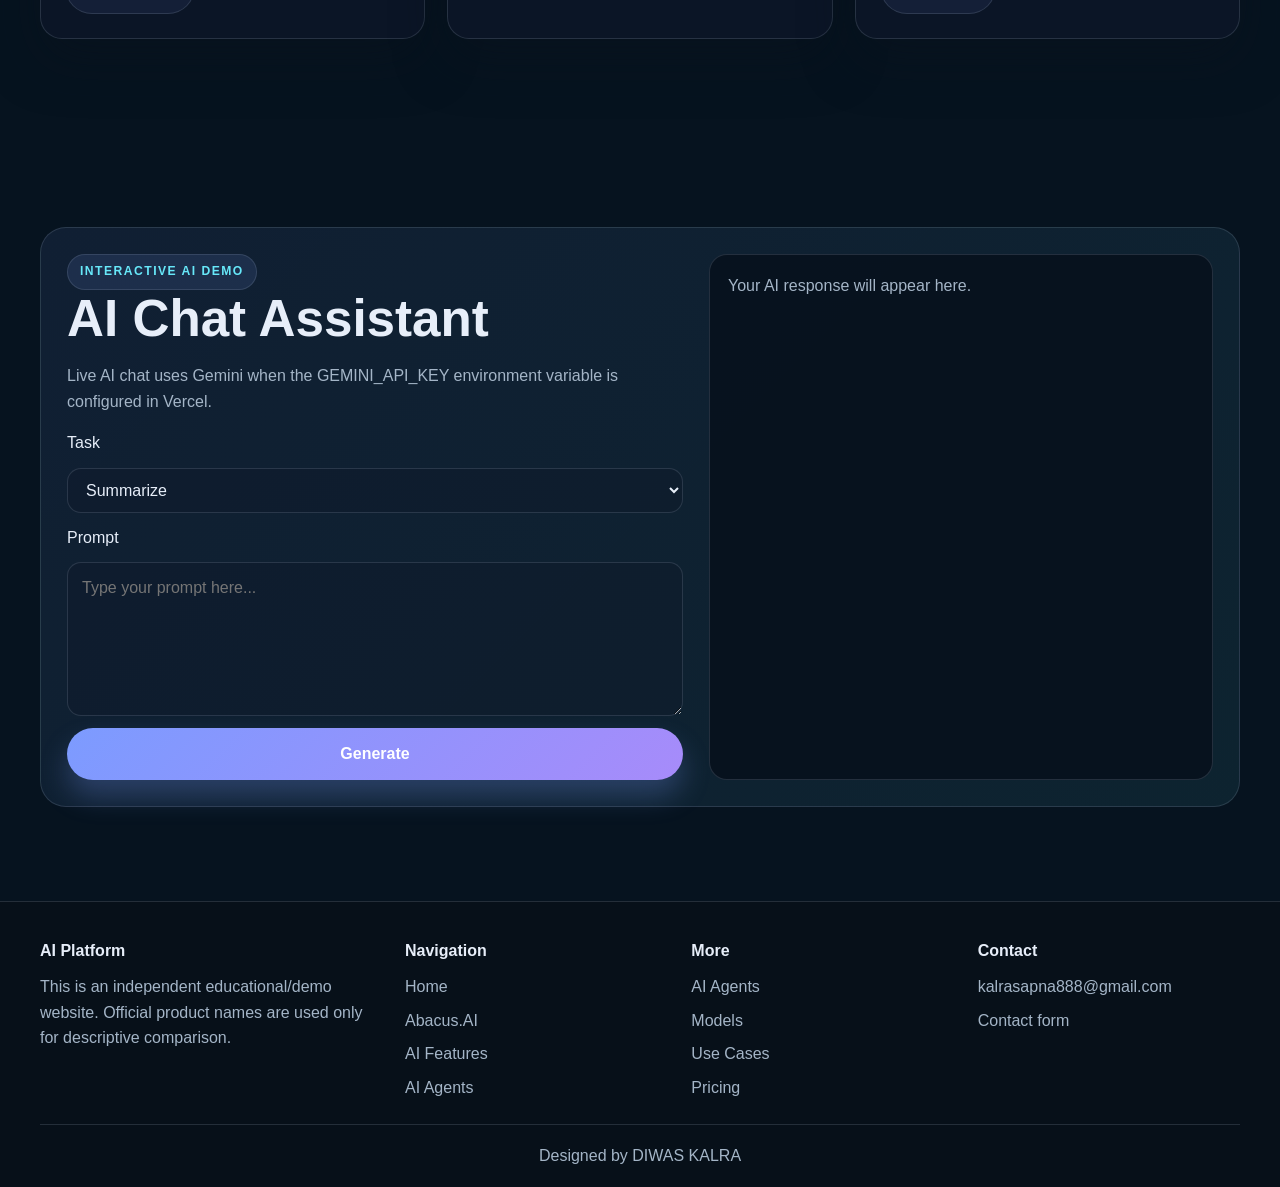
==== commit a066c408: "ai a" ====
--- a/index.html
+++ b/index.html
@@ -158,7 +158,7 @@
               <div>
                 <span class="small-label">Interactive AI Demo</span>
                 <h2>AI Chat Assistant</h2>
-                <p>Live AI chat uses Liquid AI when its API key is configured in Netlify.</p>
+                <p>Live AI chat uses Gemini when the GEMINI_API_KEY environment variable is configured in Vercel.</p>
                 <div class="demo-controls">
                   <label for="demo-task">Task</label>
                   <select id="demo-task" data-demo-task>
@@ -175,7 +175,7 @@
                   <button class="btn btn-primary" data-generate-demo>Generate</button>
                 </div>
               </div>
-              <div class="demo-output" data-demo-output>
+              <div class="demo-output" data-demo-output">
                 <span class="muted">Your AI response will appear here.</span>
               </div>
             </div>
